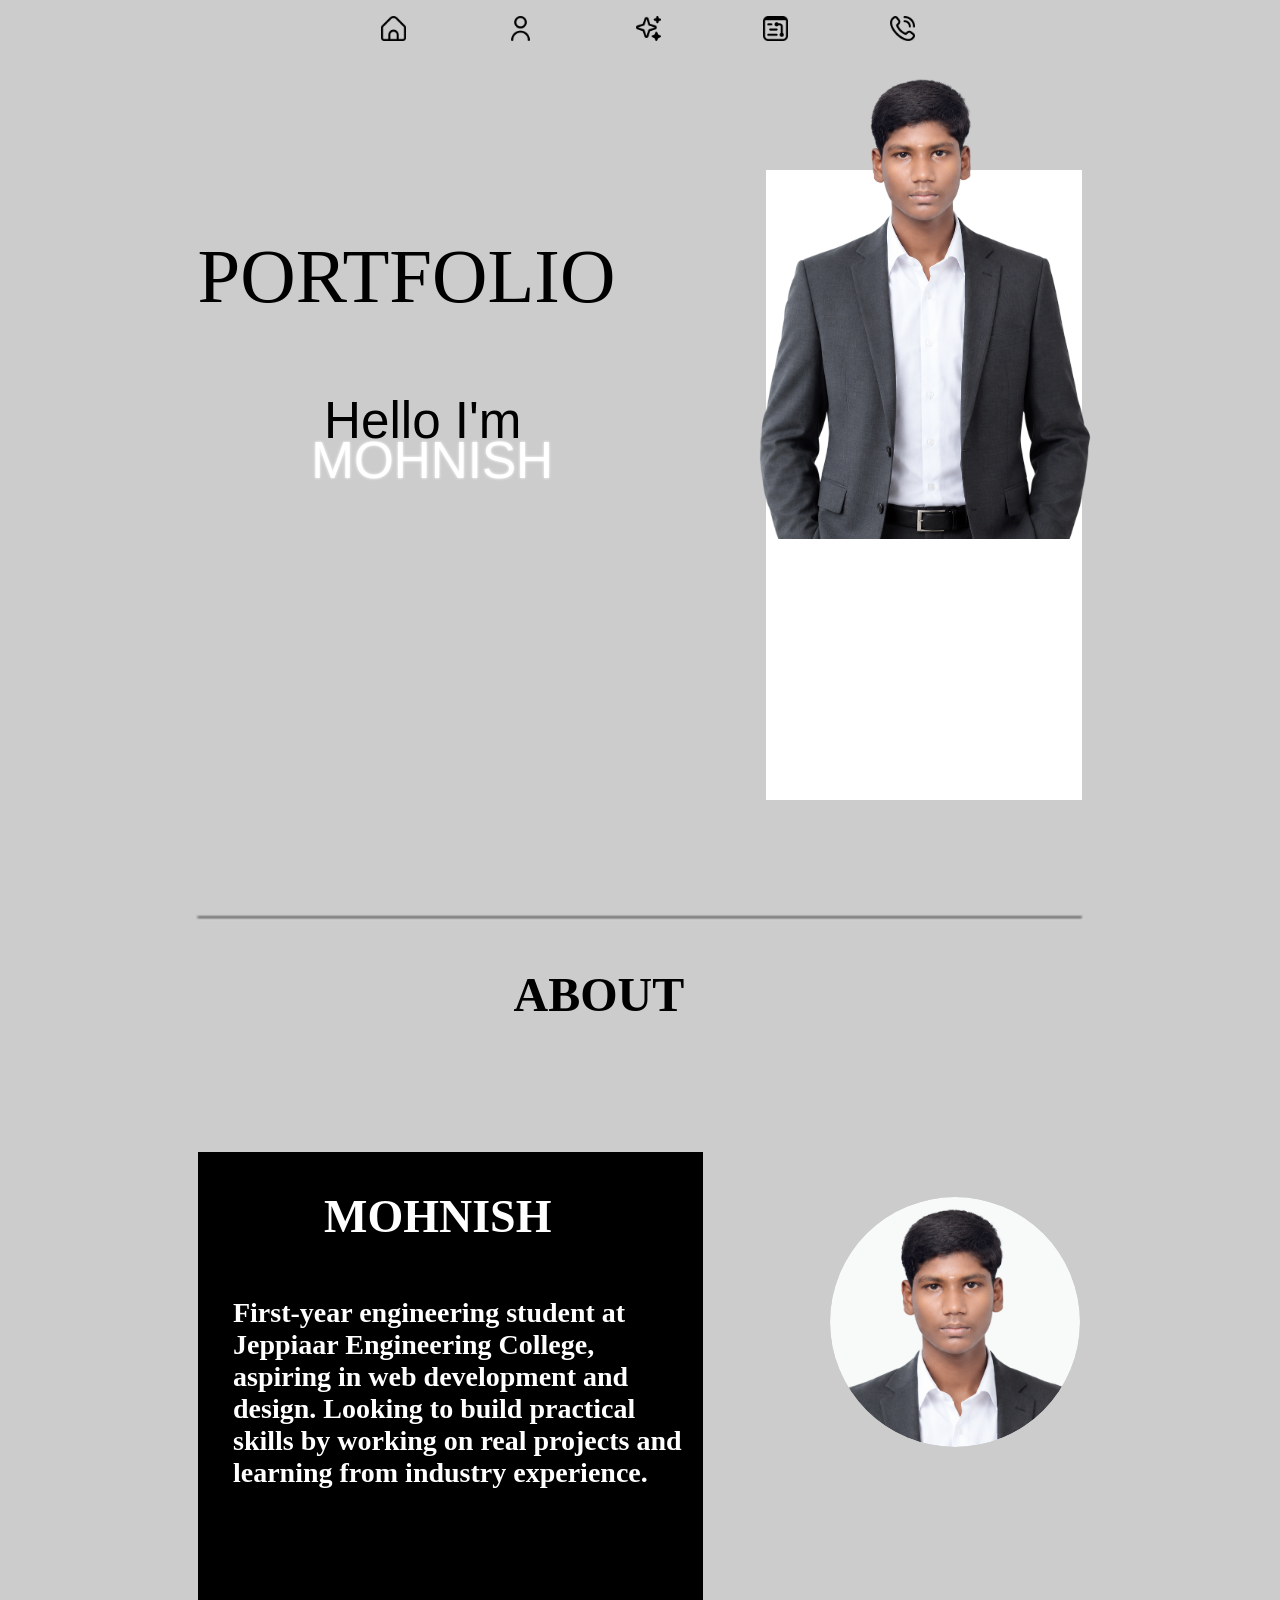
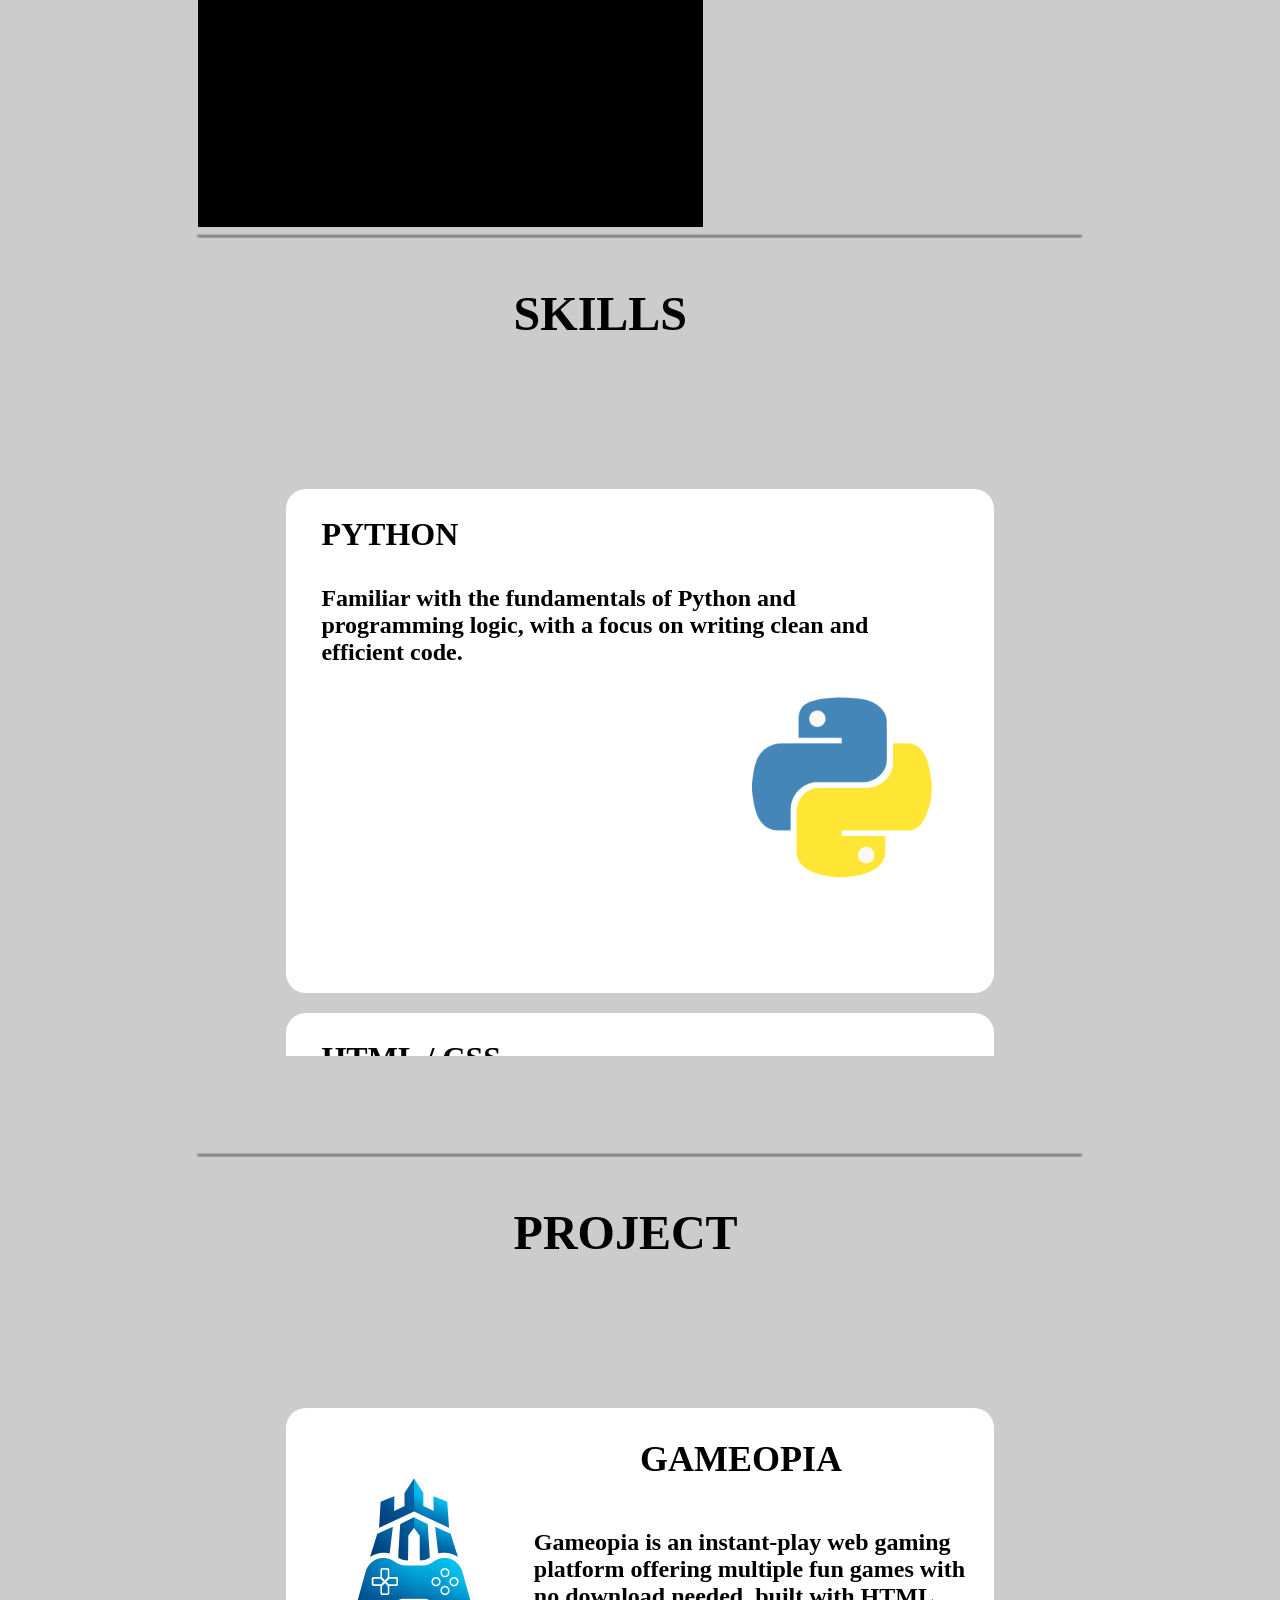
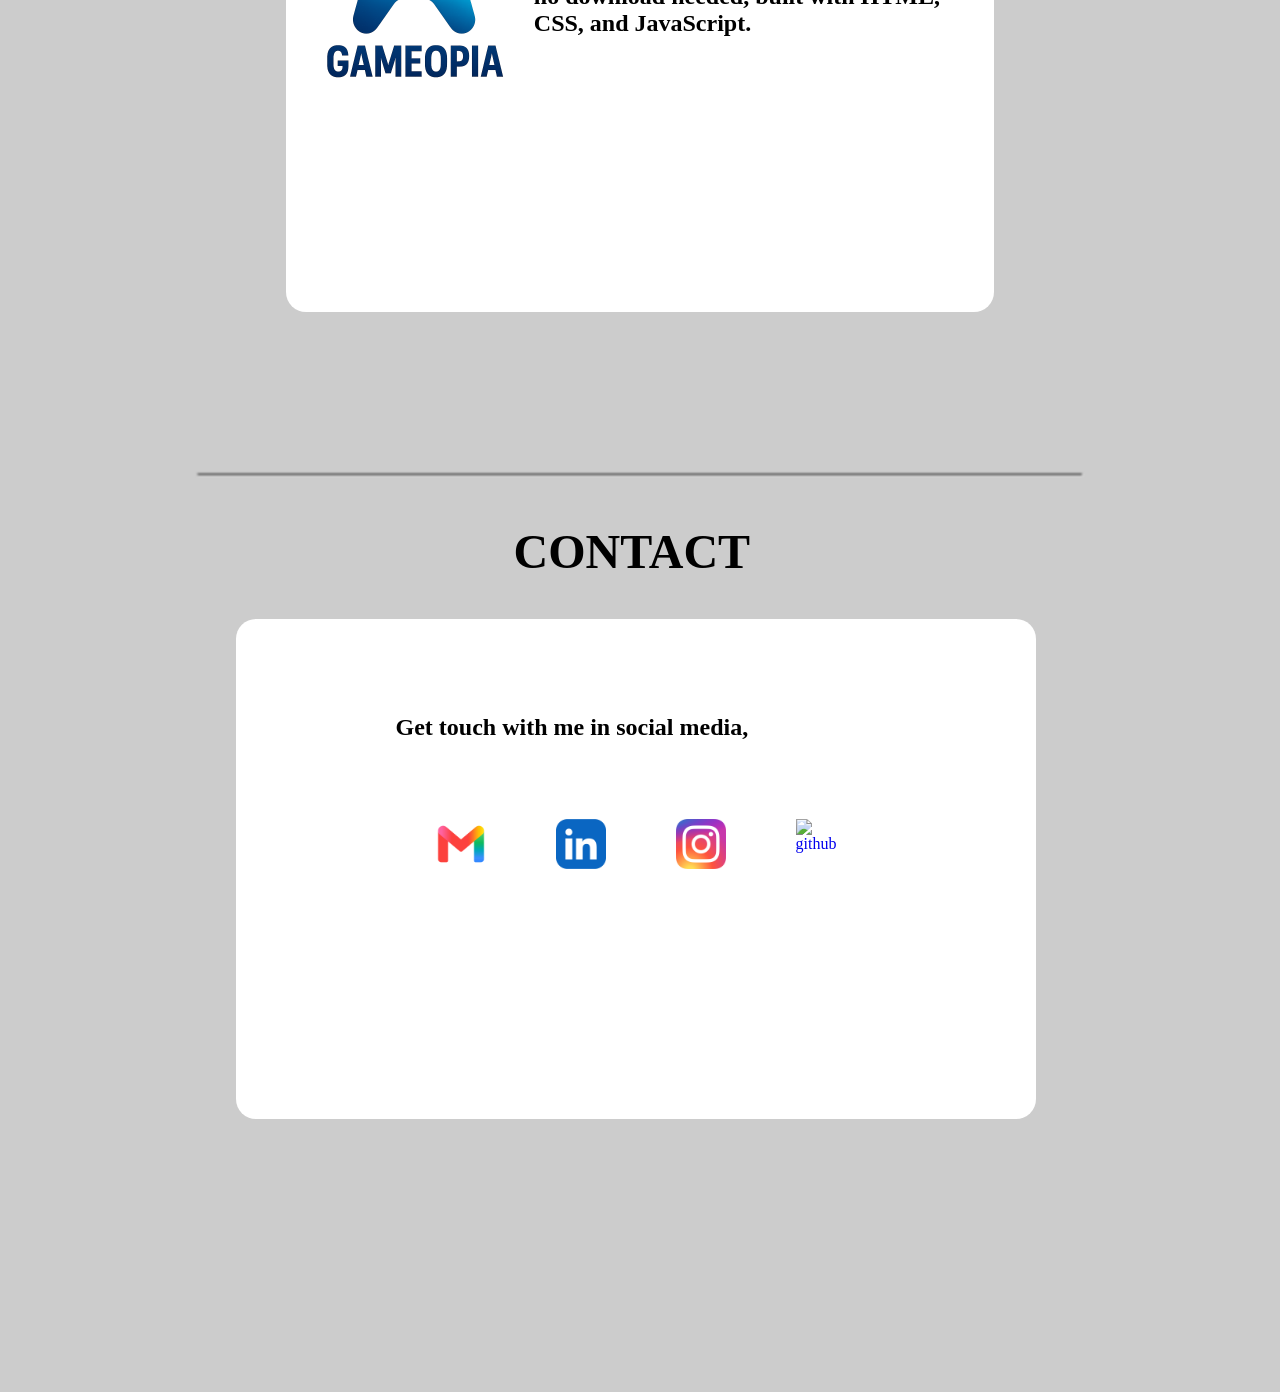
==== index.html @ 338c27f7 "Add files via upload" ====
<!DOCTYPE html>
<html lang="en">
<head>
    <meta charset="UTF-8">
    <meta name="viewport" content="width=device-width, initial-scale=1.0">
    <link rel="stylesheet" href="desktop.css">
    <title>Mohnish-Portfolio</title>
</head>
<body>
    <div class="nav">
        <a href="#home"><img src="home.png" alt="home" class="navig"></a>
        <a href="#about"><img src="about.png" alt="about" class="navig"></a>
        <a href="#skill"><img src="skill.png" alt="skill" class="navig"></a>
        <a href="#project"><img src="project.png" alt="project" class="navig"></a>
        <a href="#contact"><img src="contact.png" alt="contact" class="navig"></a>
    </div>

    <section id="home">
        <img src="Mohnish nobg.png" alt="Mohnish" class="mohnish">
        <div class="hori">
            <p class="port">PORTFOLIO</p>
            <p class="hello">Hello I'm</p><p class="mohni">MOHNISH</p>
        </div>
        <div class="vert"></div>
    </section>

    <hr class="divider">

    <section id="about">
        <h1 class="abt">ABOUT</h1>
        <div class="rec">
            <h1 class="mo">MOHNISH</h1>
            <h2 class="des">First-year engineering student at Jeppiaar Engineering College, aspiring in web development and design. Looking to build practical skills by working on real projects and learning from industry experience.</h2>
            
        </div>
        <div class="circle">
            <img src="Mohnish square.png" alt="Mohnish" class="pass">
        </div>
    </section>

    <hr class="divider">

    <section id="skill">
        <h1 class="abt">SKILLS</h1>
        <div class="frame">

            <div class="sklbox">
                <h1 class="title">PYTHON</h1>
                <h1 class="titledes">Familiar with the fundamentals of Python and programming logic, with a focus on writing clean and efficient code.</h1>
                <img src="python.png" alt="python" class="sklimg">
            </div>

            <div class="sklbox">
                <h1 class="title">HTML / CSS</h1>
                <h1 class="titledes" style="width: 70%;">Proficient in HTML and CSS fundamentals with hands-on experience in building responsive, well-structured web pages.</h1>
                <img src="html.png" alt="html" class="sklimg" style="left: 73%; top: 20%;">
                <img src="css.png" alt="css" class="sklimg" style="width: 11vw; top: 55%; left: 55%;">
            </div>

            <div class="sklbox">
                <h1 class="title">WEB DESIGNING</h1>
                <h1 class="titledes">I possess a strong working knowledge of Framer basics, including layout tools, components, and simple animations, giving me a solid foundation for advanced design projects.</h1>
                <img src="framer.png" alt="framer" class="sklimg" style="width: 8vw; left: 73%; top: 65%;">
            </div>

            <div class="sklbox">
                <h1 class="title">VISUVAL DESIGNING</h1>
                <h1 class="titledes">Knowledgeable in Adobe Photoshop basics with a strong sense of clean, professional visual design focused on quality and detail.</h1>
                <img src="PS.png" alt="ps" class="sklimg" style="top: 60%;">
            </div>
        </div>
    </section>

    <hr class="divider">

    <section id="project">
        <h1 class="abt">PROJECT</h1>
        <div class="frame">
            <div class="sklbox">
                <a href="https://itzmohnish.github.io/Gameopia/">
                    <img src="Designer.png" alt="Gameopia" class="game">
                </a>
                <h1 class="title" style="left: 50%; font-size: 36px; color: var(--b);">GAMEOPIA</h1>
                <h1 class="titledes" style="width: 65%; left: 35%; top: 20%;">Gameopia is an instant-play web gaming platform offering multiple fun games with no download needed, built with HTML, CSS, and JavaScript.</h1>
            </div>
        </div>
    </section>

    <hr class="divider">

    <section id="contact">
        <h1 class="abt">CONTACT</h1>
        <div class="con">
            <h1 class="condes">Get touch with me in social media,</h1>
            <div class="conimg">
            <a href="mailto:s.mohnish45@gmail.com" target="_blank"><img src="gmail.png" alt="gmail" class="cimg"></a>
            <a href="https://www.linkedin.com/in/mohnish-s-1b5baa392/" target="_blank"><img src="linkedin.png" alt="linkedin" class="cimg" style="left: 40%;"></a>
            <a href="https://www.instagram.com/itzmohnish/" target="_blank"><img src="instagram.png" alt="instagram" class="cimg" style="left: 55%;"></a>
            <a href="https://github.com/itzMohnish" target="_blank"><img src="github.png" alt="github" class="cimg" style="left: 70%"></a>
        </div>
        </div>
        
    </section>
</body>
</html>
---- desktop.css ----
:root {
            --bg: #ffffff;
            --b: #000000;
            --col1: #cccccc;
        }

        html {
            scroll-behavior: smooth;
        }

        body {
            background: var(--col1);            
        }

        section {
            width: 100%;
            min-height: 100vh;
            position: relative;
            overflow: hidden;
        }

        .divider {
            width: 70%;
            height: 1px;
            background: var(--b);
            filter: blur(1px);
            z-index: 10;
        }

        .nav {
            width: 100%;
            height: 5%;
            background: var(--col1);
            position: fixed;
            display: flex;
            justify-content: center;
            align-items: center;            
            gap: 8vw;
            z-index: 100;
        }

        .navig {
            width: 25px;
            height: 25px;
        }

        .hori {
            width: 25%;
            height: 70%;
            background: var(--bg);
            position: absolute;
            justify-content: center;
            top: 18%;
            left: 60%;
            margin: 0;
            z-index: -5;
        }

        .mohnish {
            width: 35vw;
            height: auto;
            position: absolute;
            top: 3%;
            left: 54.5%;
            z-index: 1;
            animation: 1s slideup ease-in;
            transition: 1s ease;
        }

        @keyframes slideup {
            from {
                opacity: 0;
                transform: translateY(150px);
            }
            to {
                opacity: 1;
                transform: translateY(0px);
            }
        }
        
        .port {
            position: absolute;
            top: 10%;
            left: -180%;
            font-size: 6vw;
            margin: 0;
            animation: 1s slideleft ease-in;
            transition: 1s ease;
        }

        @keyframes slideleft {
            from {
                opacity: 0;
                transform: translateX(-150px);
            }
            to {
                opacity: 1;
                transform: translateX(0px);
            }
        }

        .hello {
            position: relative;
            top: 35%;
            left: -140%;
            font-size: 4vw;
            font-family: 'Franklin Gothic Medium', 'Arial Narrow', Arial, sans-serif;
            margin: 0;
            animation: 1s slideright ease-in;
            transition: 1s ease;
        }

        @keyframes slideright {
            from {
                opacity: 0;
                transform: translateX(50px);
            }
            to {
                opacity: 1;
                transform: translateX(0);
            }
        }

        .mohni {
            position: relative;
            left: -144%;
            color: var(--bg);
            text-shadow: 0 0 3px var(--bg);
            top: 32%;
            font-size: 4vw;
            font-family: 'Franklin Gothic Medium', 'Arial Narrow', Arial, sans-serif;
            margin: 0;
            animation: 1s slideright ease-in;
            transition: 1s ease;
        }

        .abt {
            position: relative;
            font-size: 48px;
            top: 1%;
            left: 40%;
        }

        .rec {
            width: 40%;
            height: 90%;
            background: var(--b);
            position: absolute;
            top: 25%;
            left: 15%;
        }

        .mo {
            color: var(--bg);
            font-size: 46px;
            font-weight: bold;
            position: absolute;
            top: 0%;
            left: 25%;
        }

        .des {
            width: 90%;
            color: var(--bg);
            font-size: 28px;
            position: absolute;
            top: 15%;
            left: 7%;
        }

        .circle {
            width: 250px;
            height: 250px;
            background: transparent;
            position: absolute;
            top: 30%;
            left: 65%;
            border-radius: 100%;
            overflow: hidden;
        }

        .pass {
            width: 250px;
            height: 250px;
            position: absolute;
            object-fit: cover;
            border-radius: 100%;
        }

        .frame {
            width: 70%;
            height: 70%;
            background: var(--col1);
            overflow-y: auto;
            overflow-x: hidden;
            scroll-behavior: smooth;
            position: absolute;
            top: 20%;
            left: 15%;
        }

        .sklbox {
            width: 80%;
            height: 80%;
            background: var(--bg);
            border-radius: 20px;
            position: relative;
            top: 10%;
            left: 10%;
            margin-bottom: 20px;
        }

        .title {
            font-size: 32px;
            position: absolute;
            left: 5%;
        }

        .titledes {
            width: 80%;
            position: absolute;
            top: 15%;
            left: 5%;
        }

        .sklimg {
            width: 15vw;
            height: auto;
            position: absolute;
            top: 40%;
            left: 65%;
        }

        .game {
            width: 20vw;
            height: auto;
            position: absolute;
            top: 10%;
        }

        .gameopia {
            text-decoration: none;
        }

        .con {
            width: 800px;
            height: 500px;
            background: var(--bg);
            position: absolute;
            left: 18%;
            border-radius: 20px;
        }

        .condes {
            position: absolute;
            top: 15%;
            left: 20%;
        }

        .cimg {
            width: 50px;
            height: 50px;
            position: absolute;
            top: 40%;
            left: 25%;
        }
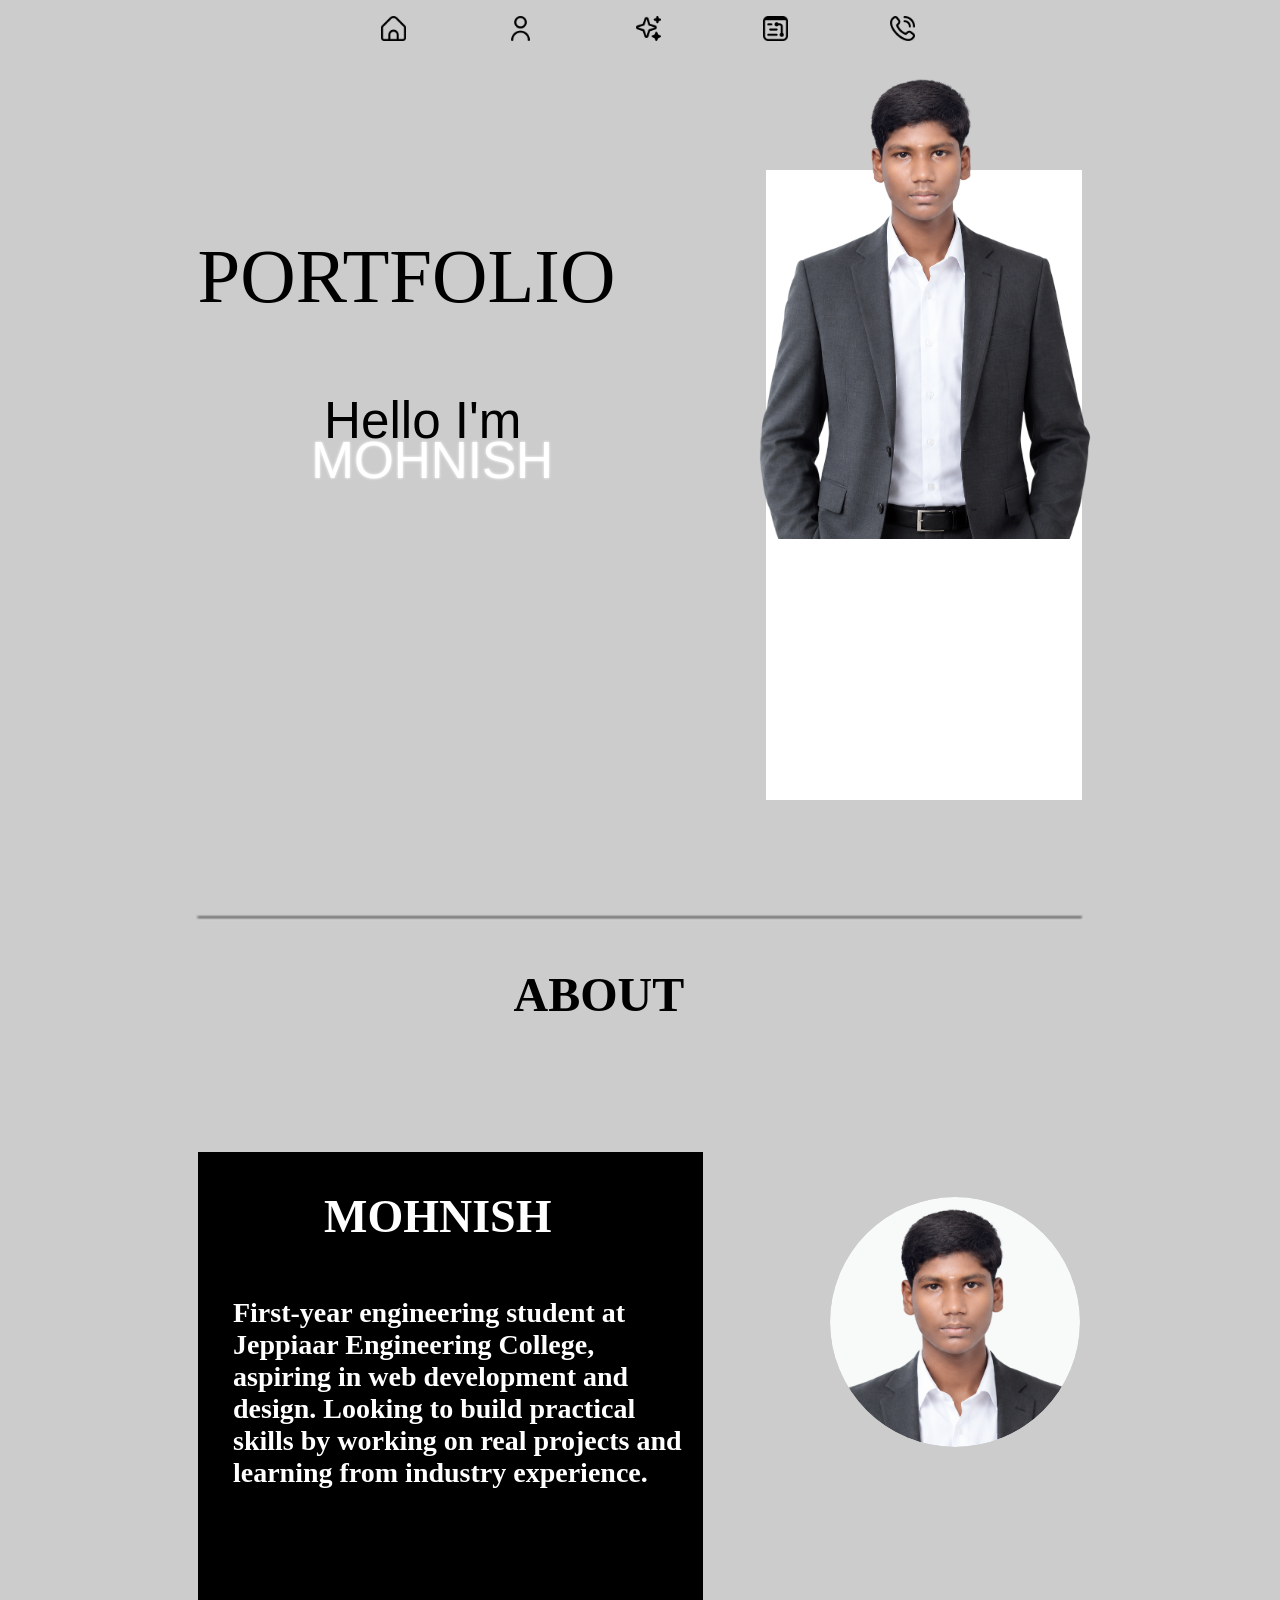
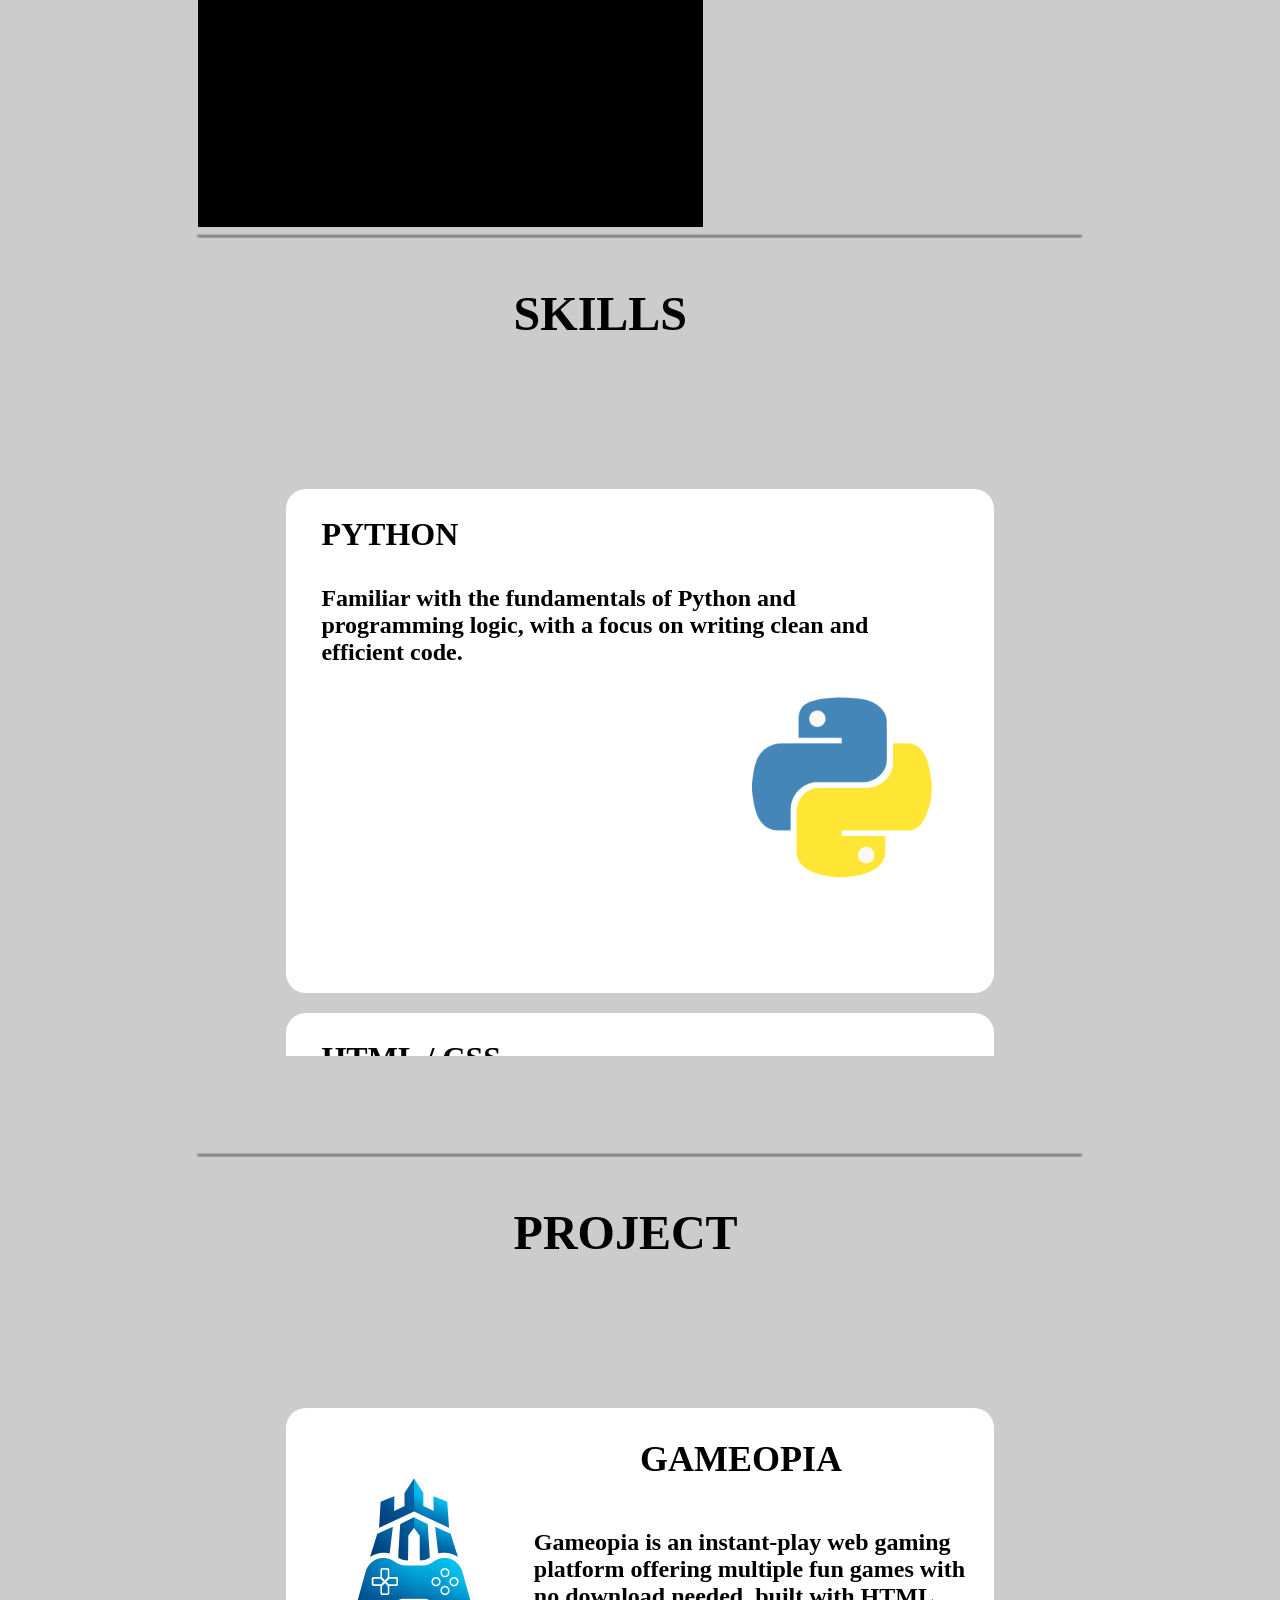
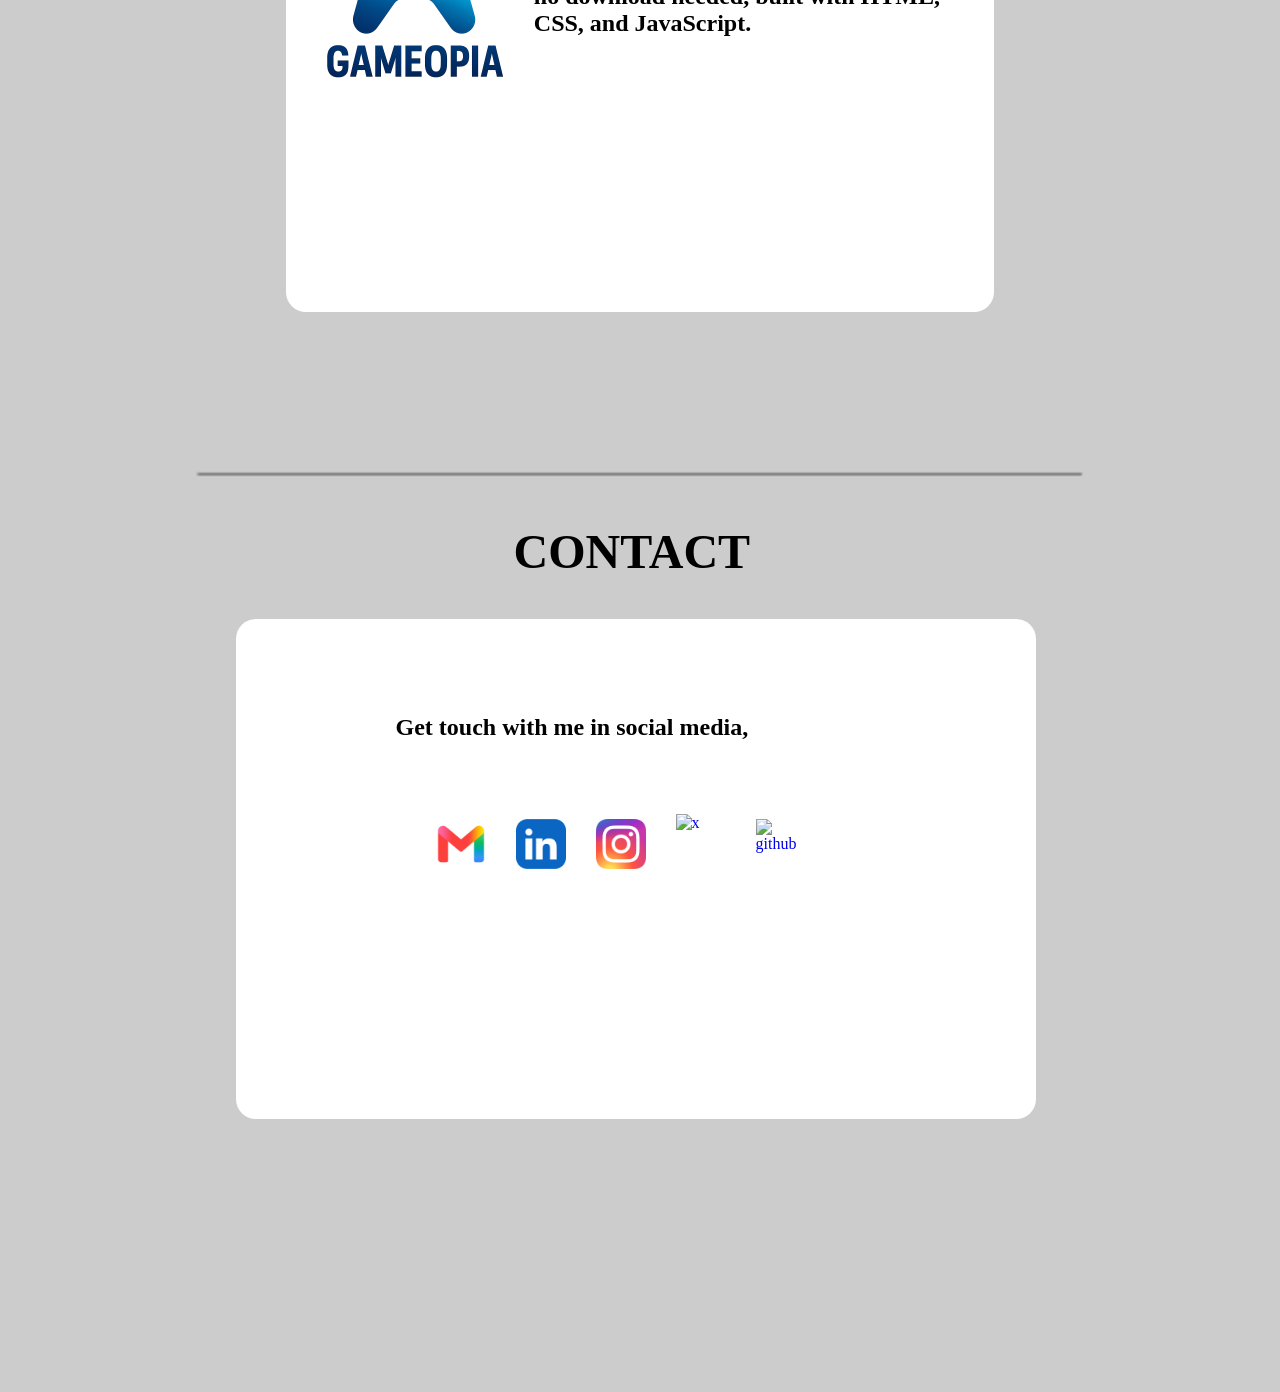
==== commit 149e4785: "Fix HTML encoding issues in index.html" ====
--- a/index.html
+++ b/index.html
@@ -3,6 +3,7 @@
 <head>
     <meta charset="UTF-8">
     <meta name="viewport" content="width=device-width, initial-scale=1.0">
+    <link rel="icon" href="Mohnish square.png">
     <link rel="stylesheet" href="desktop.css">
     <title>Mohnish-Portfolio</title>
 </head>
@@ -77,7 +78,7 @@
         <h1 class="abt">PROJECT</h1>
         <div class="frame">
             <div class="sklbox">
-                <a href="https://itzmohnish.github.io/Gameopia/">
+                <a href="https://itzmohnish.github.io/Gameopia/" target="_blank">
                     <img src="Designer.png" alt="Gameopia" class="game">
                 </a>
                 <h1 class="title" style="left: 50%; font-size: 36px; color: var(--b);">GAMEOPIA</h1>
@@ -94,12 +95,13 @@
             <h1 class="condes">Get touch with me in social media,</h1>
             <div class="conimg">
             <a href="mailto:s.mohnish45@gmail.com" target="_blank"><img src="gmail.png" alt="gmail" class="cimg"></a>
-            <a href="https://www.linkedin.com/in/mohnish-s-1b5baa392/" target="_blank"><img src="linkedin.png" alt="linkedin" class="cimg" style="left: 40%;"></a>
-            <a href="https://www.instagram.com/itzmohnish/" target="_blank"><img src="instagram.png" alt="instagram" class="cimg" style="left: 55%;"></a>
-            <a href="https://github.com/itzMohnish" target="_blank"><img src="github.png" alt="github" class="cimg" style="left: 70%"></a>
+            <a href="https://www.linkedin.com/in/mohnish-s-1b5baa392/" target="_blank"><img src="linkedin.png" alt="linkedin" class="cimg" style="left: 35%;"></a>
+            <a href="https://www.instagram.com/itzmohnish/" target="_blank"><img src="instagram.png" alt="instagram" class="cimg" style="left: 45%;"></a>
+            <a href="https://www.x.com/itzmohnish/" target="_blank"><img src="x.png" alt="x" class="cimg" style="width: 60px; height: 60px; top: 39%; left: 55%;"></a>
+            <a href="https://github.com/itzMohnish" target="_blank"><img src="github.png" alt="github" class="cimg" style="left: 65%"></a>
         </div>
         </div>
         
     </section>
 </body>
-</html>+</html>
--- a/desktop.css
+++ b/desktop.css
@@ -263,4 +263,9 @@
             position: absolute;
             top: 40%;
             left: 25%;
-        }+        }
+
+        .cimg:hover {
+            transform: scale(1.055) translateY(-5px);
+            transition: 0.5s ease-in-out;
+        }
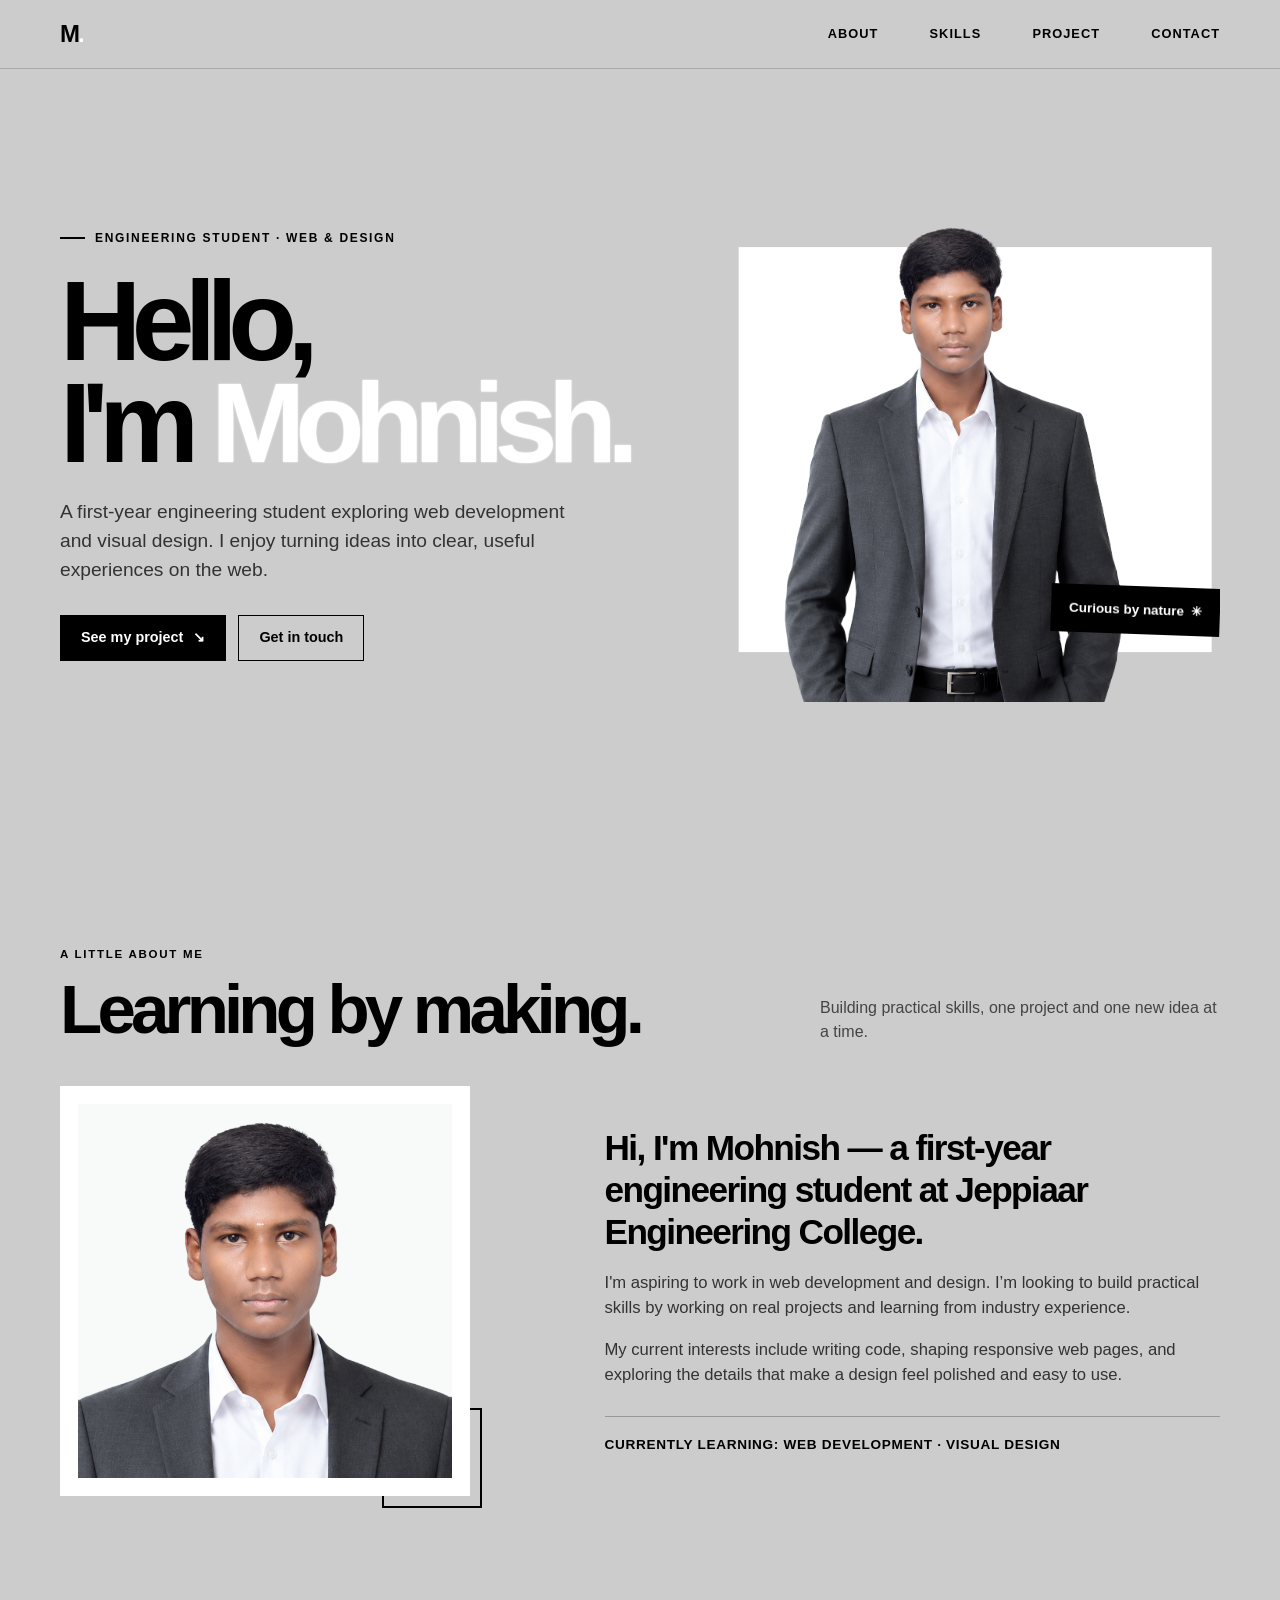
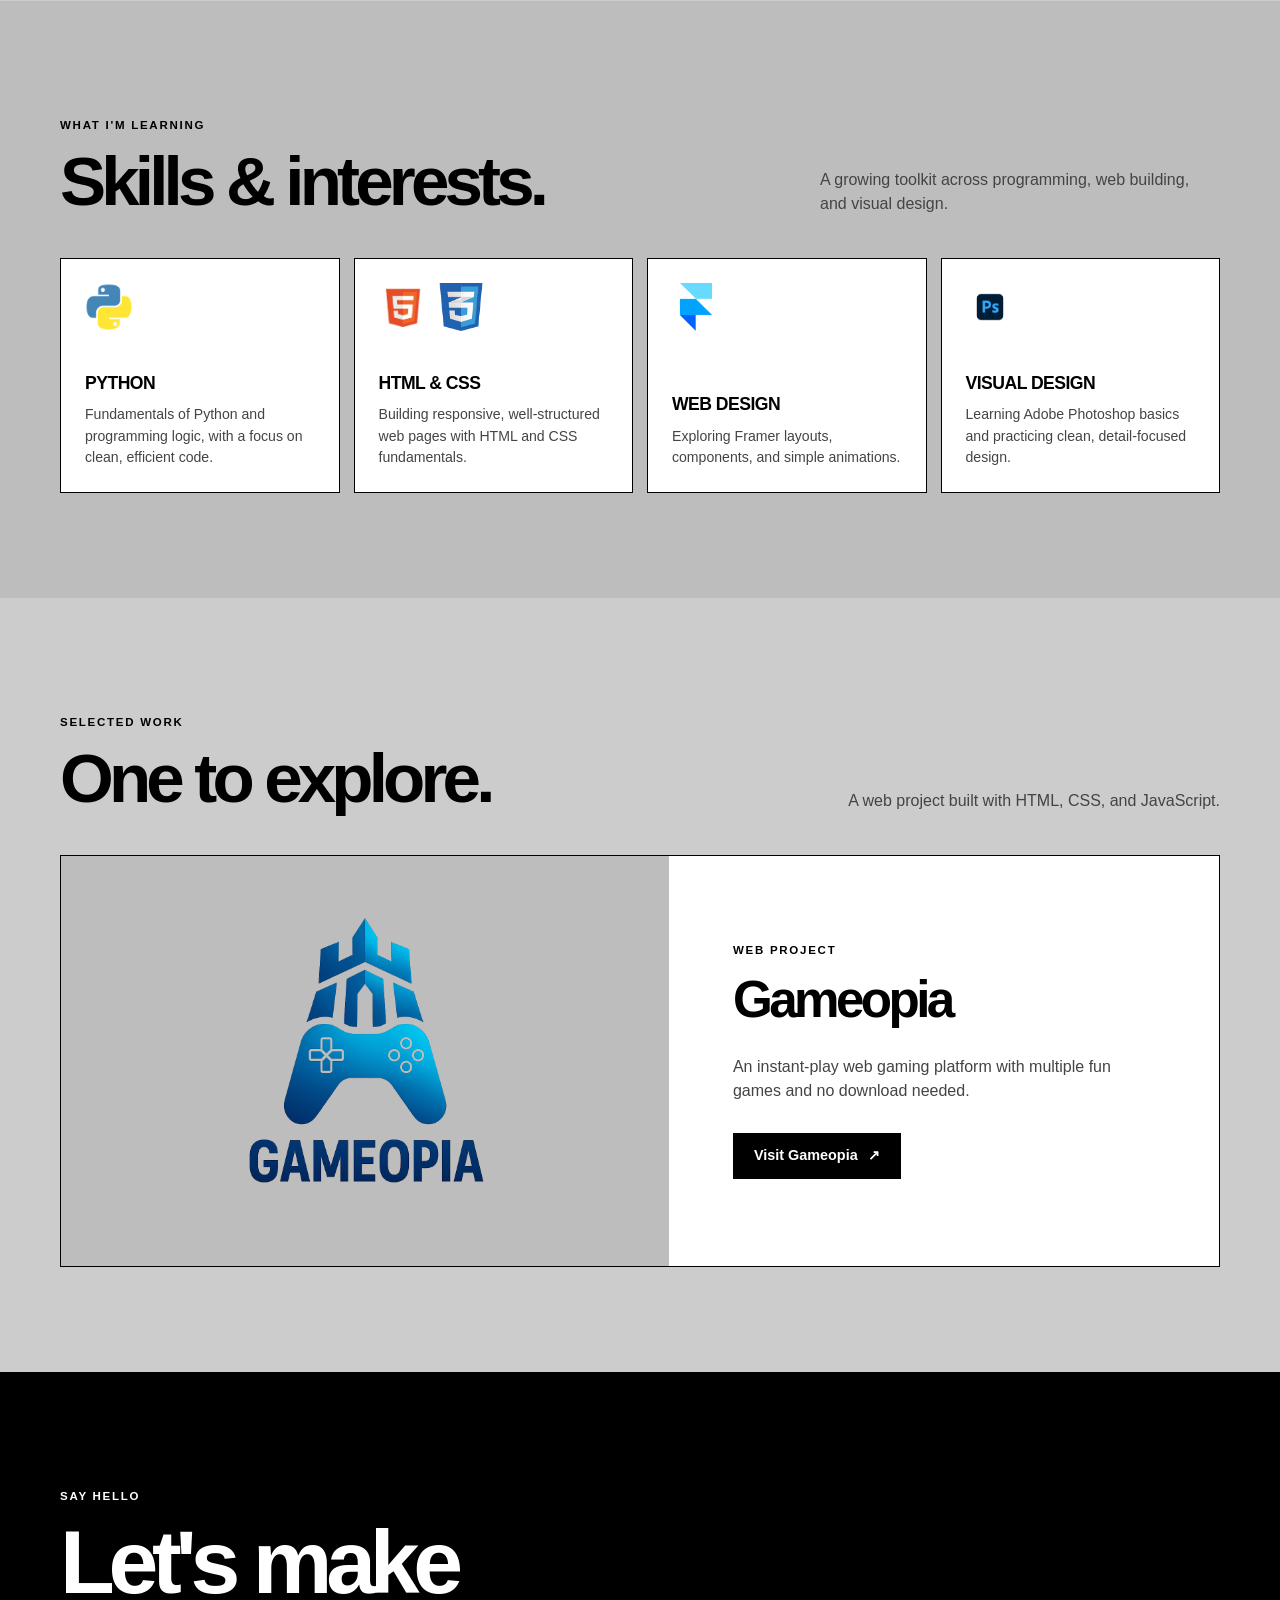
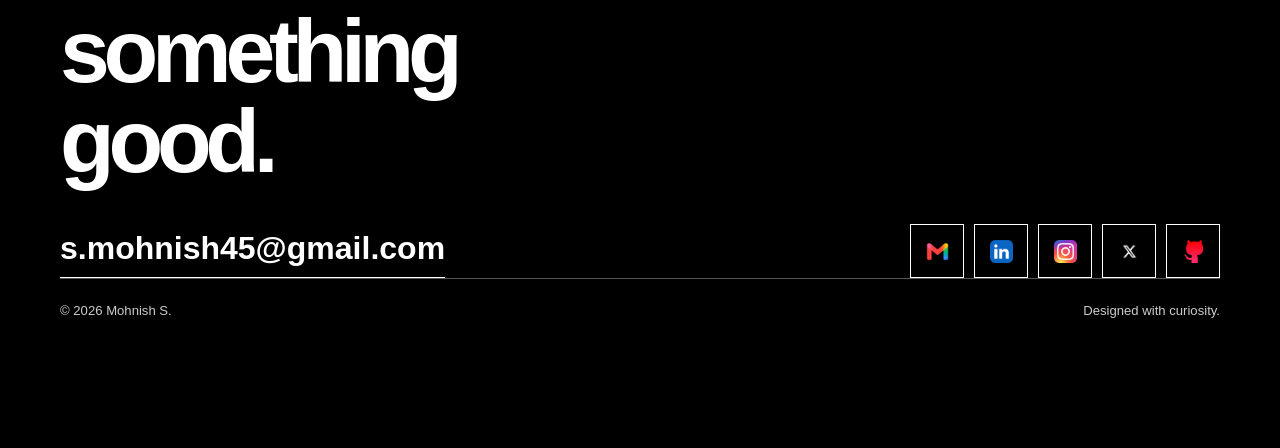
==== commit d5a646fe: "Add files via upload" ====
--- a/index.html
+++ b/index.html
@@ -1,107 +1,917 @@
-<!DOCTYPE html>
-<html lang="en">
-<head>
-    <meta charset="UTF-8">
-    <meta name="viewport" content="width=device-width, initial-scale=1.0">
-    <link rel="icon" href="Mohnish square.png">
-    <link rel="stylesheet" href="desktop.css">
-    <title>Mohnish-Portfolio</title>
-</head>
-<body>
-    <div class="nav">
-        <a href="#home"><img src="home.png" alt="home" class="navig"></a>
-        <a href="#about"><img src="about.png" alt="about" class="navig"></a>
-        <a href="#skill"><img src="skill.png" alt="skill" class="navig"></a>
-        <a href="#project"><img src="project.png" alt="project" class="navig"></a>
-        <a href="#contact"><img src="contact.png" alt="contact" class="navig"></a>
-    </div>
-
-    <section id="home">
-        <img src="Mohnish nobg.png" alt="Mohnish" class="mohnish">
-        <div class="hori">
-            <p class="port">PORTFOLIO</p>
-            <p class="hello">Hello I'm</p><p class="mohni">MOHNISH</p>
-        </div>
-        <div class="vert"></div>
-    </section>
-
-    <hr class="divider">
-
-    <section id="about">
-        <h1 class="abt">ABOUT</h1>
-        <div class="rec">
-            <h1 class="mo">MOHNISH</h1>
-            <h2 class="des">First-year engineering student at Jeppiaar Engineering College, aspiring in web development and design. Looking to build practical skills by working on real projects and learning from industry experience.</h2>
-            
-        </div>
-        <div class="circle">
-            <img src="Mohnish square.png" alt="Mohnish" class="pass">
-        </div>
-    </section>
-
-    <hr class="divider">
-
-    <section id="skill">
-        <h1 class="abt">SKILLS</h1>
-        <div class="frame">
-
-            <div class="sklbox">
-                <h1 class="title">PYTHON</h1>
-                <h1 class="titledes">Familiar with the fundamentals of Python and programming logic, with a focus on writing clean and efficient code.</h1>
-                <img src="python.png" alt="python" class="sklimg">
-            </div>
-
-            <div class="sklbox">
-                <h1 class="title">HTML / CSS</h1>
-                <h1 class="titledes" style="width: 70%;">Proficient in HTML and CSS fundamentals with hands-on experience in building responsive, well-structured web pages.</h1>
-                <img src="html.png" alt="html" class="sklimg" style="left: 73%; top: 20%;">
-                <img src="css.png" alt="css" class="sklimg" style="width: 11vw; top: 55%; left: 55%;">
-            </div>
-
-            <div class="sklbox">
-                <h1 class="title">WEB DESIGNING</h1>
-                <h1 class="titledes">I possess a strong working knowledge of Framer basics, including layout tools, components, and simple animations, giving me a solid foundation for advanced design projects.</h1>
-                <img src="framer.png" alt="framer" class="sklimg" style="width: 8vw; left: 73%; top: 65%;">
-            </div>
-
-            <div class="sklbox">
-                <h1 class="title">VISUVAL DESIGNING</h1>
-                <h1 class="titledes">Knowledgeable in Adobe Photoshop basics with a strong sense of clean, professional visual design focused on quality and detail.</h1>
-                <img src="PS.png" alt="ps" class="sklimg" style="top: 60%;">
-            </div>
-        </div>
-    </section>
-
-    <hr class="divider">
-
-    <section id="project">
-        <h1 class="abt">PROJECT</h1>
-        <div class="frame">
-            <div class="sklbox">
-                <a href="https://itzmohnish.github.io/Gameopia/" target="_blank">
-                    <img src="Designer.png" alt="Gameopia" class="game">
-                </a>
-                <h1 class="title" style="left: 50%; font-size: 36px; color: var(--b);">GAMEOPIA</h1>
-                <h1 class="titledes" style="width: 65%; left: 35%; top: 20%;">Gameopia is an instant-play web gaming platform offering multiple fun games with no download needed, built with HTML, CSS, and JavaScript.</h1>
-            </div>
-        </div>
-    </section>
-
-    <hr class="divider">
-
-    <section id="contact">
-        <h1 class="abt">CONTACT</h1>
-        <div class="con">
-            <h1 class="condes">Get touch with me in social media,</h1>
-            <div class="conimg">
-            <a href="mailto:s.mohnish45@gmail.com" target="_blank"><img src="gmail.png" alt="gmail" class="cimg"></a>
-            <a href="https://www.linkedin.com/in/mohnish-s-1b5baa392/" target="_blank"><img src="linkedin.png" alt="linkedin" class="cimg" style="left: 35%;"></a>
-            <a href="https://www.instagram.com/itzmohnish/" target="_blank"><img src="instagram.png" alt="instagram" class="cimg" style="left: 45%;"></a>
-            <a href="https://www.x.com/itzmohnish/" target="_blank"><img src="x.png" alt="x" class="cimg" style="width: 60px; height: 60px; top: 39%; left: 55%;"></a>
-            <a href="https://github.com/itzMohnish" target="_blank"><img src="github.png" alt="github" class="cimg" style="left: 65%"></a>
-        </div>
-        </div>
-        
-    </section>
-</body>
-</html>
+<!doctype html>
+<html lang="en">
+
+<head>
+  <meta charset="utf-8">
+  <meta name="viewport" content="width=device-width, initial-scale=1">
+  <meta name="theme-color" content="#f3f1ec">
+  <meta name="description"
+    content="Mohnish is a first-year engineering student interested in web development and design.">
+  <title>Mohnish S. — Portfolio</title>
+  <link rel="icon"
+    href="[data-uri]